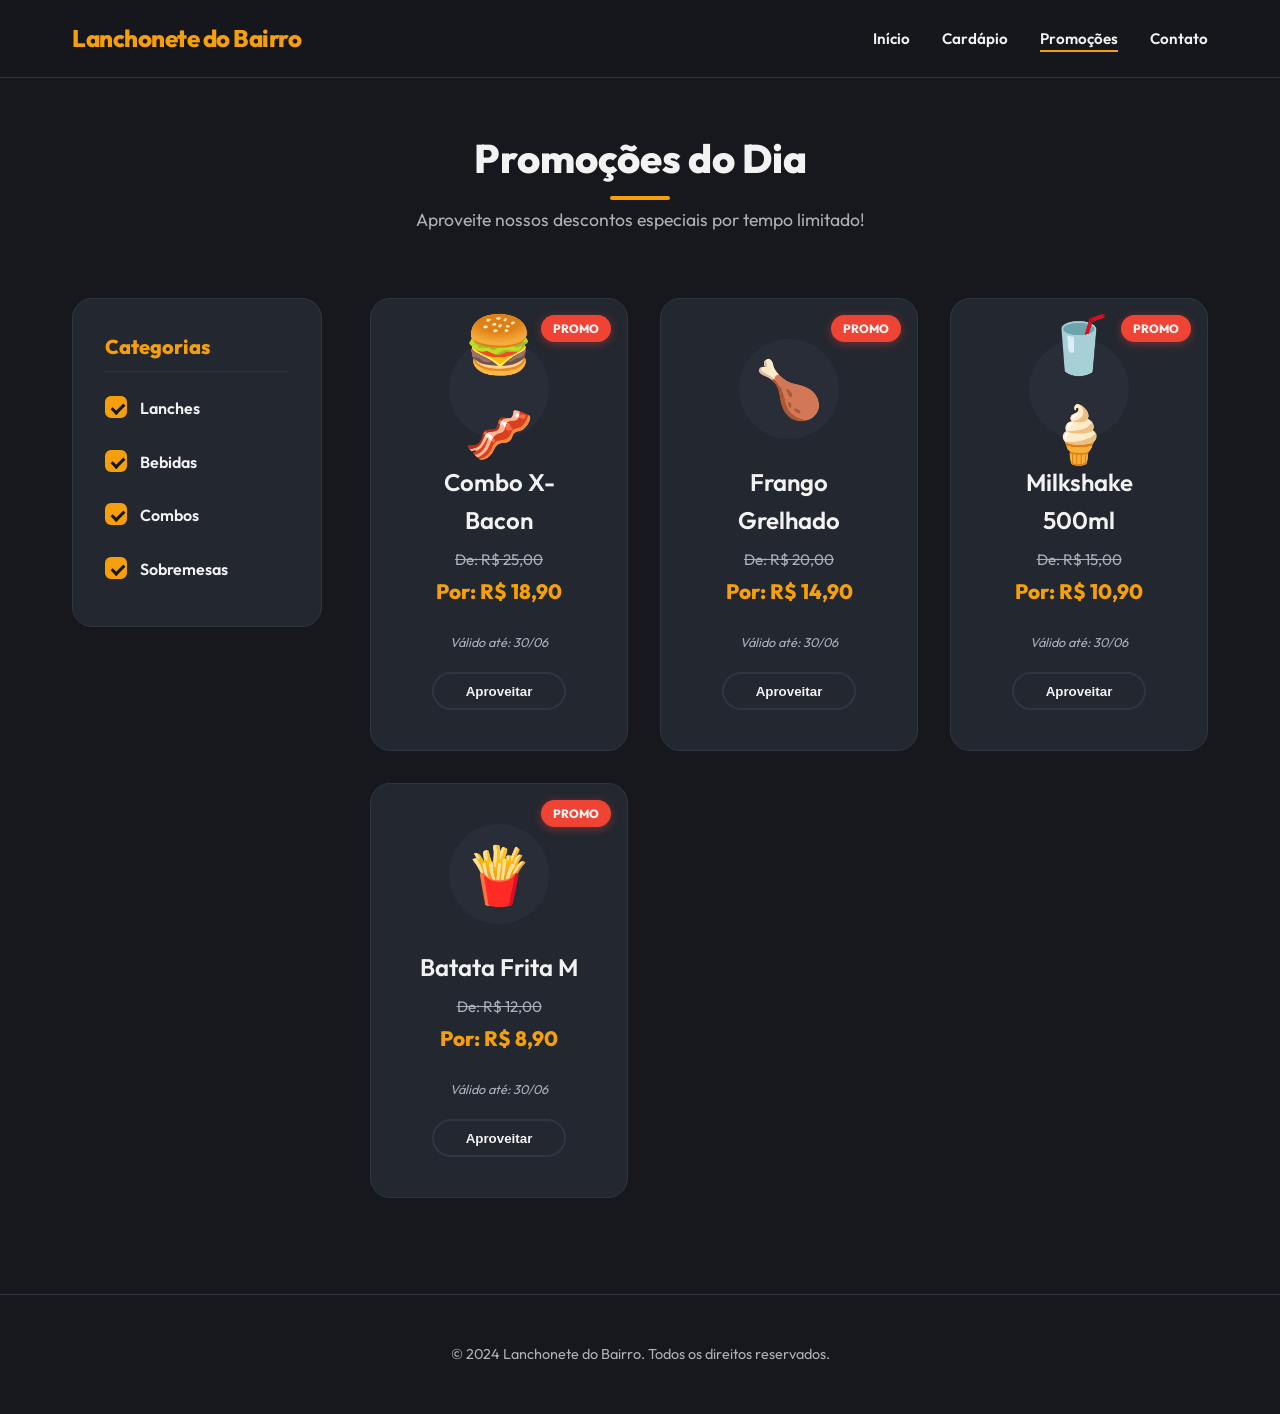
==== promocoes.html @ d9a659b0 "feat: adiciona pagina de promocoes e estilos correspondentes" ====
<!DOCTYPE html>
<html lang="pt-BR">
<head>
    <meta charset="UTF-8">
    <meta name="viewport" content="width=device-width, initial-scale=1.0">
    <title>Promoções - Lanchonete do Bairro</title>
    <link rel="stylesheet" href="style.css">
    <link href="https://fonts.googleapis.com/css2?family=Outfit:wght@300;400;600;800&display=swap" rel="stylesheet">
</head>
<body>
    <header>
        <nav class="navbar">
            <div class="logo">Lanchonete do Bairro</div>
            <ul class="nav-links">
                <li><a href="index.html">Início</a></li>
                <li><a href="index.html#cardapio">Cardápio</a></li>
                <li><a href="promocoes.html" class="active">Promoções</a></li>
                <li><a href="index.html#contato">Contato</a></li>
            </ul>
        </nav>
    </header>

    <main class="promocoes-container">
        <div class="section-header" style="margin-top: 3rem;">
            <h2>Promoções do Dia</h2>
            <p>Aproveite nossos descontos especiais por tempo limitado!</p>
        </div>

        <div class="promocoes-layout">
            <!-- Sidebar de Categorias -->
            <aside class="categorias-sidebar">
                <h3>Categorias</h3>
                <form id="categorias-form">
                    <label class="checkbox-container">
                        <input type="checkbox" id="cat-lanches" checked>
                        <span class="checkmark"></span>
                        Lanches
                    </label>
                    <label class="checkbox-container">
                        <input type="checkbox" id="cat-bebidas" checked>
                        <span class="checkmark"></span>
                        Bebidas
                    </label>
                    <label class="checkbox-container">
                        <input type="checkbox" id="cat-combos" checked>
                        <span class="checkmark"></span>
                        Combos
                    </label>
                    <label class="checkbox-container">
                        <input type="checkbox" id="cat-sobremesas" checked>
                        <span class="checkmark"></span>
                        Sobremesas
                    </label>
                </form>
            </aside>

            <!-- Grid de Promoções -->
            <section class="promocoes-grid">
                <div class="cardapio-item promocao-item">
                    <div class="tag-promocao">PROMO</div>
                    <div class="item-img-placeholder">🍔🥓</div>
                    <h3>Combo X-Bacon</h3>
                    <p class="price-original">De: R$ 25,00</p>
                    <p class="price">Por: R$ 18,90</p>
                    <p class="valido">Válido até: 30/06</p>
                    <button class="btn-order">Aproveitar</button>
                </div>

                <div class="cardapio-item promocao-item">
                    <div class="tag-promocao">PROMO</div>
                    <div class="item-img-placeholder">🍗</div>
                    <h3>Frango Grelhado</h3>
                    <p class="price-original">De: R$ 20,00</p>
                    <p class="price">Por: R$ 14,90</p>
                    <p class="valido">Válido até: 30/06</p>
                    <button class="btn-order">Aproveitar</button>
                </div>

                <div class="cardapio-item promocao-item">
                    <div class="tag-promocao">PROMO</div>
                    <div class="item-img-placeholder">🥤🍦</div>
                    <h3>Milkshake 500ml</h3>
                    <p class="price-original">De: R$ 15,00</p>
                    <p class="price">Por: R$ 10,90</p>
                    <p class="valido">Válido até: 30/06</p>
                    <button class="btn-order">Aproveitar</button>
                </div>

                <div class="cardapio-item promocao-item">
                    <div class="tag-promocao">PROMO</div>
                    <div class="item-img-placeholder">🍟</div>
                    <h3>Batata Frita M</h3>
                    <p class="price-original">De: R$ 12,00</p>
                    <p class="price">Por: R$ 8,90</p>
                    <p class="valido">Válido até: 30/06</p>
                    <button class="btn-order">Aproveitar</button>
                </div>
            </section>
        </div>
    </main>

    <footer>
        <p>&copy; 2024 Lanchonete do Bairro. Todos os direitos reservados.</p>
    </footer>

    <script src="cardapio.js"></script>
</body>
</html>
---- style.css ----
:root {
    --primary-color: hsl(38, 92%, 50%); /* Amber/Orange */
    --primary-hover: hsl(38, 92%, 40%);
    --bg-dark: hsl(220, 15%, 10%);      /* Charcoal */
    --bg-light: hsl(220, 15%, 16%);     /* Lighter Charcoal */
    --text-white: hsl(0, 0%, 95%);
    --text-muted: hsl(220, 10%, 70%);
    --border-color: hsl(220, 15%, 22%);
    --accent-red: hsl(5, 85%, 57%);
    --transition: all 0.3s cubic-bezier(0.4, 0, 0.2, 1);
}

* {
    margin: 0;
    padding: 0;
    box-sizing: border-box;
}

body {
    font-family: 'Outfit', sans-serif;
    background-color: var(--bg-dark);
    color: var(--text-white);
    line-height: 1.6;
}

/* Header & Navbar */
header {
    background-color: hsla(220, 15%, 10%, 0.85);
    backdrop-filter: blur(10px);
    position: sticky;
    top: 0;
    z-index: 1000;
    border-bottom: 1px solid var(--border-color);
}

.navbar {
    display: flex;
    justify-content: space-between;
    align-items: center;
    max-width: 1200px;
    margin: 0 auto;
    padding: 1.2rem 2rem;
}

.logo {
    font-size: 1.5rem;
    font-weight: 800;
    color: var(--primary-color);
    letter-spacing: -0.5px;
}

.nav-links {
    display: flex;
    list-style: none;
    gap: 2rem;
}

.nav-links a {
    color: var(--text-white);
    text-decoration: none;
    font-weight: 600;
    font-size: 0.95rem;
    transition: var(--transition);
    position: relative;
    padding: 0.25rem 0;
}

.nav-links a::after {
    content: '';
    position: absolute;
    bottom: 0;
    left: 0;
    width: 0;
    height: 2px;
    background-color: var(--primary-color);
    transition: var(--transition);
}

.nav-links a:hover::after,
.nav-links a.active::after {
    width: 100%;
}

.nav-links a:hover {
    color: var(--primary-color);
}

/* Hero Section */
.hero-section {
    background: linear-gradient(135deg, hsla(220, 15%, 10%, 0.9), hsla(220, 15%, 16%, 0.7)),
                url('https://images.unsplash.com/photo-1550547660-d9450f859349?q=80&w=1965&auto=format&fit=crop') no-repeat center center/cover;
    min-height: 70vh;
    display: flex;
    align-items: center;
    justify-content: center;
    text-align: center;
    padding: 4rem 2rem;
    border-bottom: 1px solid var(--border-color);
}

.hero-content {
    max-width: 800px;
}

.hero-content h1 {
    font-size: 3.5rem;
    font-weight: 800;
    line-height: 1.2;
    margin-bottom: 1.5rem;
    background: linear-gradient(to right, #ffffff, var(--primary-color));
    -webkit-background-clip: text;
    -webkit-text-fill-color: transparent;
}

.hero-content p {
    font-size: 1.25rem;
    color: var(--text-muted);
    margin-bottom: 2.5rem;
}

.btn-primary {
    display: inline-block;
    background-color: var(--primary-color);
    color: hsl(220, 15%, 10%);
    padding: 0.8rem 2rem;
    border-radius: 50px;
    text-decoration: none;
    font-weight: 600;
    transition: var(--transition);
    box-shadow: 0 4px 15px rgba(245, 158, 11, 0.3);
}

.btn-primary:hover {
    background-color: var(--primary-hover);
    transform: translateY(-2px);
    box-shadow: 0 6px 20px rgba(245, 158, 11, 0.4);
}

/* Cardapio Section */
.cardapio-section {
    padding: 6rem 2rem;
    max-width: 1200px;
    margin: 0 auto;
}

.section-header {
    text-align: center;
    margin-bottom: 4rem;
}

.section-header h2 {
    font-size: 2.5rem;
    font-weight: 800;
    margin-bottom: 1rem;
    position: relative;
    display: inline-block;
}

.section-header h2::after {
    content: '';
    position: absolute;
    width: 60px;
    height: 4px;
    background-color: var(--primary-color);
    bottom: -10px;
    left: 50%;
    transform: translateX(-50%);
    border-radius: 2px;
}

.section-header p {
    color: var(--text-muted);
    font-size: 1.1rem;
}

.cardapio-grid {
    display: grid;
    grid-template-columns: repeat(auto-fit, minmax(300px, 1fr));
    gap: 2.5rem;
}

.cardapio-item {
    background-color: var(--bg-light);
    border: 1px solid var(--border-color);
    border-radius: 20px;
    padding: 2.5rem;
    text-align: center;
    transition: var(--transition);
    position: relative;
    overflow: hidden;
}

.cardapio-item::before {
    content: '';
    position: absolute;
    top: 0;
    left: 0;
    width: 100%;
    height: 4px;
    background-color: var(--primary-color);
    transform: scaleX(0);
    transition: var(--transition);
}

.cardapio-item:hover::before {
    transform: scaleX(1);
}

.cardapio-item:hover {
    transform: translateY(-8px);
    box-shadow: 0 10px 30px rgba(0, 0, 0, 0.3);
    border-color: hsla(38, 92%, 50%, 0.3);
}

.item-img-placeholder {
    font-size: 3.5rem;
    margin-bottom: 1.5rem;
    display: block;
    height: 100px;
    display: flex;
    align-items: center;
    justify-content: center;
    background: hsla(220, 15%, 22%, 0.5);
    border-radius: 50%;
    width: 100px;
    margin: 0 auto 1.5rem auto;
}

.cardapio-item h3 {
    font-size: 1.5rem;
    font-weight: 600;
    margin-bottom: 0.5rem;
}

.cardapio-item .price {
    font-size: 1.3rem;
    color: var(--primary-color);
    font-weight: 800;
    margin-bottom: 1.5rem;
}

.btn-order {
    background: transparent;
    border: 2px solid var(--border-color);
    color: var(--text-white);
    padding: 0.6rem 2rem;
    border-radius: 50px;
    cursor: pointer;
    font-weight: 600;
    transition: var(--transition);
}

.cardapio-item:hover .btn-order {
    background-color: var(--primary-color);
    border-color: var(--primary-color);
    color: hsl(220, 15%, 10%);
}

.btn-order:hover {
    transform: scale(1.05);
}

/* Footer */
footer {
    background-color: var(--bg-dark);
    text-align: center;
    padding: 3rem 2rem;
    border-top: 1px solid var(--border-color);
    color: var(--text-muted);
    font-size: 0.9rem;
}

/* Responsive */
@media (max-width: 768px) {
    .navbar {
        flex-direction: column;
        gap: 1rem;
    }
    .hero-content h1 {
        font-size: 2.5rem;
    }
}

/* Estilos adicionais para Promoções (promocoes.html) */
.promocoes-container {
    max-width: 1200px;
    margin: 0 auto;
    padding: 0 2rem 6rem 2rem;
}

.promocoes-layout {
    display: flex;
    gap: 3rem;
    margin-top: 2rem;
}

.categorias-sidebar {
    flex: 0 0 250px;
    background-color: var(--bg-light);
    border: 1px solid var(--border-color);
    padding: 2rem;
    border-radius: 20px;
    height: fit-content;
}

.categorias-sidebar h3 {
    font-size: 1.25rem;
    margin-bottom: 1.5rem;
    font-weight: 800;
    color: var(--primary-color);
    border-bottom: 1px solid var(--border-color);
    padding-bottom: 0.5rem;
}

#categorias-form {
    display: flex;
    flex-direction: column;
    gap: 1rem;
}

/* Custom Checkbox */
.checkbox-container {
    display: block;
    position: relative;
    padding-left: 35px;
    margin-bottom: 12px;
    cursor: pointer;
    font-size: 1rem;
    font-weight: 600;
    user-select: none;
    transition: var(--transition);
}

.checkbox-container input {
    position: absolute;
    opacity: 0;
    cursor: pointer;
    height: 0;
    width: 0;
}

.checkmark {
    position: absolute;
    top: 0;
    left: 0;
    height: 22px;
    width: 22px;
    background-color: hsla(220, 15%, 22%, 0.5);
    border: 2px solid var(--border-color);
    border-radius: 6px;
    transition: var(--transition);
}

.checkbox-container:hover input ~ .checkmark {
    border-color: var(--primary-color);
}

.checkbox-container input:checked ~ .checkmark {
    background-color: var(--primary-color);
    border-color: var(--primary-color);
}

.checkmark:after {
    content: "";
    position: absolute;
    display: none;
}

.checkbox-container input:checked ~ .checkmark:after {
    display: block;
}

.checkbox-container .checkmark:after {
    left: 7px;
    top: 3px;
    width: 5px;
    height: 10px;
    border: solid hsl(220, 15%, 10%);
    border-width: 0 3px 3px 0;
    transform: rotate(45deg);
}

.promocoes-grid {
    flex: 1;
    display: grid;
    grid-template-columns: repeat(auto-fit, minmax(250px, 1fr));
    gap: 2rem;
}

.promocao-item {
    position: relative;
}

.tag-promocao {
    position: absolute;
    top: 1rem;
    right: 1rem;
    background-color: var(--accent-red);
    color: var(--text-white);
    padding: 0.25rem 0.75rem;
    font-size: 0.75rem;
    font-weight: 800;
    border-radius: 50px;
    box-shadow: 0 2px 10px rgba(239, 68, 68, 0.4);
}

.price-original {
    text-decoration: line-through;
    color: var(--text-muted);
    font-size: 0.95rem;
    margin-bottom: 0.2rem;
}

.valido {
    font-size: 0.8rem;
    color: var(--text-muted);
    margin-bottom: 1.2rem;
    font-style: italic;
}

@media (max-width: 992px) {
    .promocoes-layout {
        flex-direction: column;
    }
    .categorias-sidebar {
        flex: 1;
        width: 100%;
    }
}
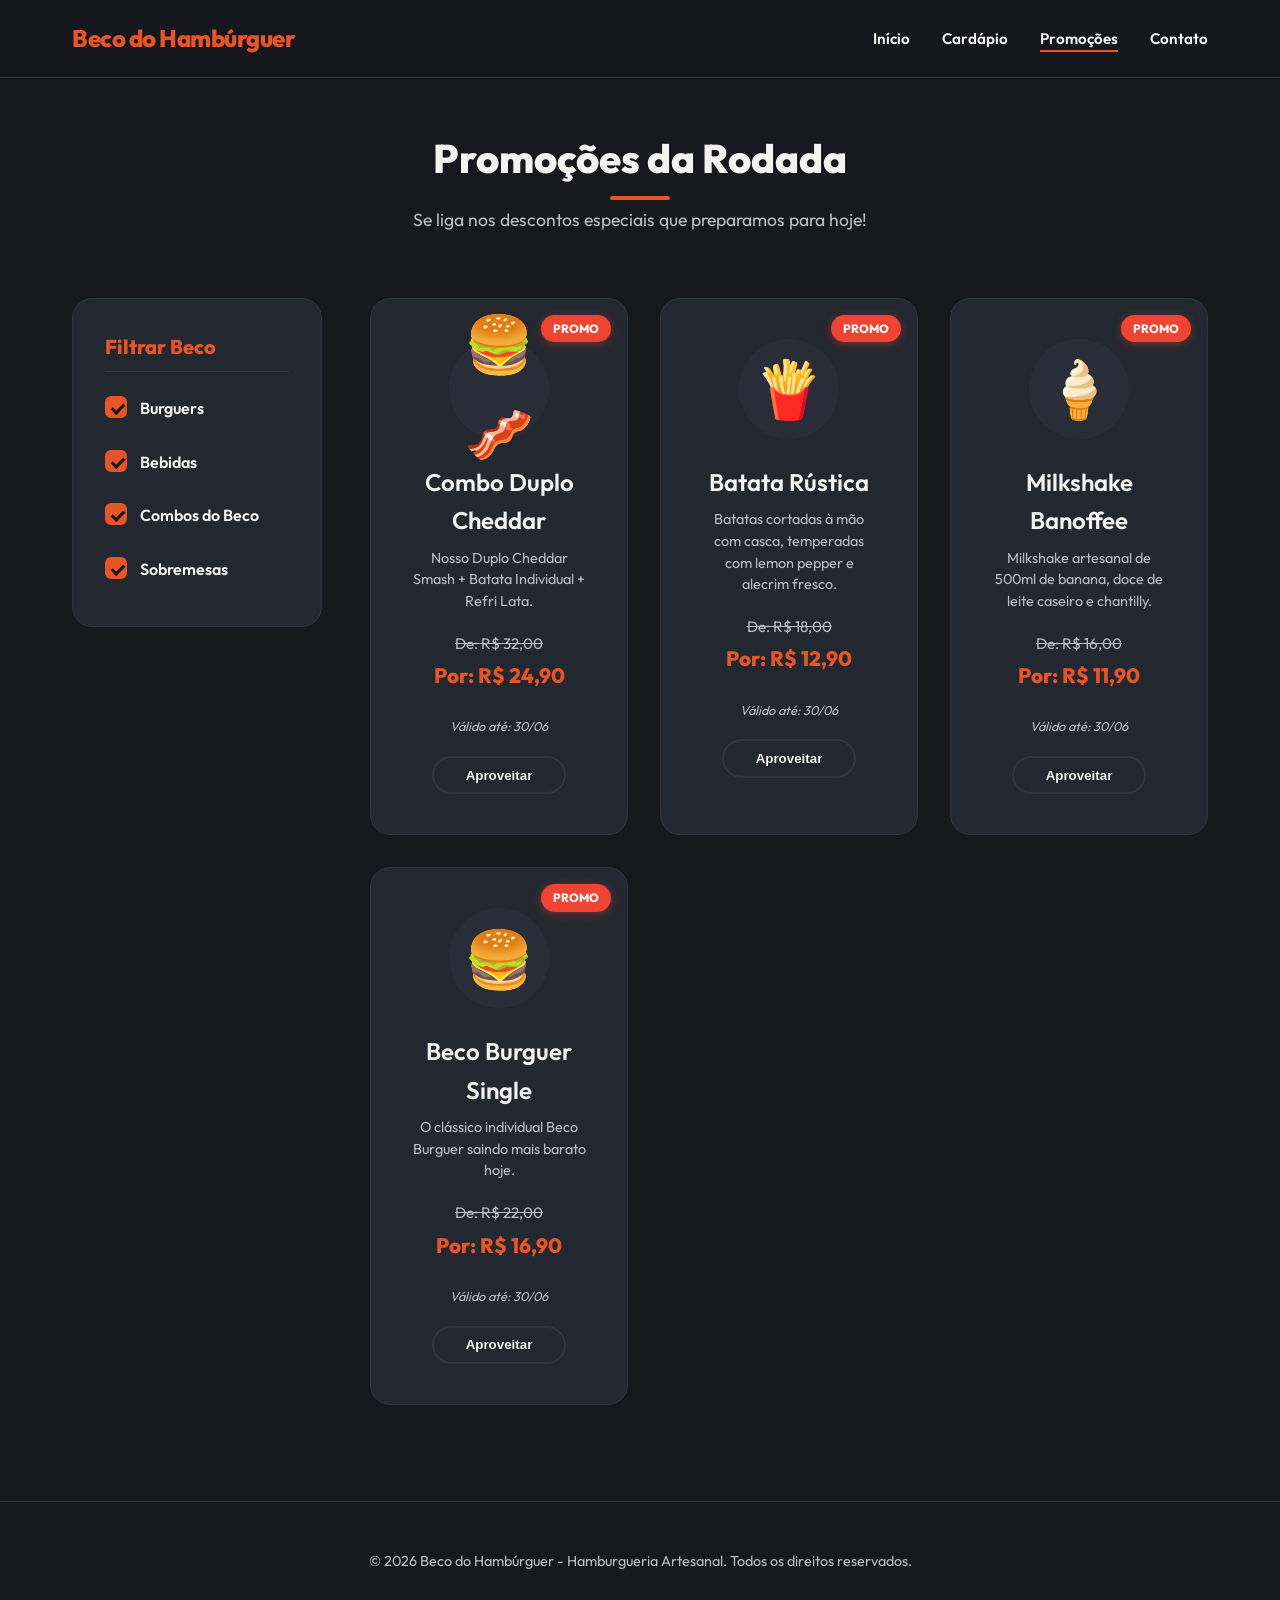
==== commit 0e25f1c0: "refactor: inova identidade visual para Beco do Hamburguer" ====
--- a/promocoes.html
+++ b/promocoes.html
@@ -3,14 +3,14 @@
 <head>
     <meta charset="UTF-8">
     <meta name="viewport" content="width=device-width, initial-scale=1.0">
-    <title>Promoções - Lanchonete do Bairro</title>
+    <title>Promoções - Beco do Hambúrguer</title>
     <link rel="stylesheet" href="style.css">
     <link href="https://fonts.googleapis.com/css2?family=Outfit:wght@300;400;600;800&display=swap" rel="stylesheet">
 </head>
 <body>
     <header>
         <nav class="navbar">
-            <div class="logo">Lanchonete do Bairro</div>
+            <div class="logo">Beco do Hambúrguer</div>
             <ul class="nav-links">
                 <li><a href="index.html">Início</a></li>
                 <li><a href="index.html#cardapio">Cardápio</a></li>
@@ -22,19 +22,19 @@
 
     <main class="promocoes-container">
         <div class="section-header" style="margin-top: 3rem;">
-            <h2>Promoções do Dia</h2>
-            <p>Aproveite nossos descontos especiais por tempo limitado!</p>
+            <h2>Promoções da Rodada</h2>
+            <p>Se liga nos descontos especiais que preparamos para hoje!</p>
         </div>
 
         <div class="promocoes-layout">
             <!-- Sidebar de Categorias -->
             <aside class="categorias-sidebar">
-                <h3>Categorias</h3>
+                <h3>Filtrar Beco</h3>
                 <form id="categorias-form">
                     <label class="checkbox-container">
                         <input type="checkbox" id="cat-lanches" checked>
                         <span class="checkmark"></span>
-                        Lanches
+                        Burguers
                     </label>
                     <label class="checkbox-container">
                         <input type="checkbox" id="cat-bebidas" checked>
@@ -44,7 +44,7 @@
                     <label class="checkbox-container">
                         <input type="checkbox" id="cat-combos" checked>
                         <span class="checkmark"></span>
-                        Combos
+                        Combos do Beco
                     </label>
                     <label class="checkbox-container">
                         <input type="checkbox" id="cat-sobremesas" checked>
@@ -59,29 +59,10 @@
                 <div class="cardapio-item promocao-item">
                     <div class="tag-promocao">PROMO</div>
                     <div class="item-img-placeholder">🍔🥓</div>
-                    <h3>Combo X-Bacon</h3>
-                    <p class="price-original">De: R$ 25,00</p>
-                    <p class="price">Por: R$ 18,90</p>
-                    <p class="valido">Válido até: 30/06</p>
-                    <button class="btn-order">Aproveitar</button>
-                </div>
-
-                <div class="cardapio-item promocao-item">
-                    <div class="tag-promocao">PROMO</div>
-                    <div class="item-img-placeholder">🍗</div>
-                    <h3>Frango Grelhado</h3>
-                    <p class="price-original">De: R$ 20,00</p>
-                    <p class="price">Por: R$ 14,90</p>
-                    <p class="valido">Válido até: 30/06</p>
-                    <button class="btn-order">Aproveitar</button>
-                </div>
-
-                <div class="cardapio-item promocao-item">
-                    <div class="tag-promocao">PROMO</div>
-                    <div class="item-img-placeholder">🥤🍦</div>
-                    <h3>Milkshake 500ml</h3>
-                    <p class="price-original">De: R$ 15,00</p>
-                    <p class="price">Por: R$ 10,90</p>
+                    <h3>Combo Duplo Cheddar</h3>
+                    <p class="description">Nosso Duplo Cheddar Smash + Batata Individual + Refri Lata.</p>
+                    <p class="price-original">De: R$ 32,00</p>
+                    <p class="price">Por: R$ 24,90</p>
                     <p class="valido">Válido até: 30/06</p>
                     <button class="btn-order">Aproveitar</button>
                 </div>
@@ -89,9 +70,32 @@
                 <div class="cardapio-item promocao-item">
                     <div class="tag-promocao">PROMO</div>
                     <div class="item-img-placeholder">🍟</div>
-                    <h3>Batata Frita M</h3>
-                    <p class="price-original">De: R$ 12,00</p>
-                    <p class="price">Por: R$ 8,90</p>
+                    <h3>Batata Rústica</h3>
+                    <p class="description">Batatas cortadas à mão com casca, temperadas com lemon pepper e alecrim fresco.</p>
+                    <p class="price-original">De: R$ 18,00</p>
+                    <p class="price">Por: R$ 12,90</p>
+                    <p class="valido">Válido até: 30/06</p>
+                    <button class="btn-order">Aproveitar</button>
+                </div>
+
+                <div class="cardapio-item promocao-item">
+                    <div class="tag-promocao">PROMO</div>
+                    <div class="item-img-placeholder">🍦</div>
+                    <h3>Milkshake Banoffee</h3>
+                    <p class="description">Milkshake artesanal de 500ml de banana, doce de leite caseiro e chantilly.</p>
+                    <p class="price-original">De: R$ 16,00</p>
+                    <p class="price">Por: R$ 11,90</p>
+                    <p class="valido">Válido até: 30/06</p>
+                    <button class="btn-order">Aproveitar</button>
+                </div>
+
+                <div class="cardapio-item promocao-item">
+                    <div class="tag-promocao">PROMO</div>
+                    <div class="item-img-placeholder">🍔</div>
+                    <h3>Beco Burguer Single</h3>
+                    <p class="description">O clássico individual Beco Burguer saindo mais barato hoje.</p>
+                    <p class="price-original">De: R$ 22,00</p>
+                    <p class="price">Por: R$ 16,90</p>
                     <p class="valido">Válido até: 30/06</p>
                     <button class="btn-order">Aproveitar</button>
                 </div>
@@ -100,7 +104,7 @@
     </main>
 
     <footer>
-        <p>&copy; 2024 Lanchonete do Bairro. Todos os direitos reservados.</p>
+        <p>&copy; 2026 Beco do Hambúrguer - Hamburgueria Artesanal. Todos os direitos reservados.</p>
     </footer>
 
     <script src="cardapio.js"></script>
--- a/style.css
+++ b/style.css
@@ -1,12 +1,13 @@
 :root {
-    --primary-color: hsl(38, 92%, 50%); /* Amber/Orange */
-    --primary-hover: hsl(38, 92%, 40%);
-    --bg-dark: hsl(220, 15%, 10%);      /* Charcoal */
-    --bg-light: hsl(220, 15%, 16%);     /* Lighter Charcoal */
-    --text-white: hsl(0, 0%, 95%);
-    --text-muted: hsl(220, 10%, 70%);
+    --primary-color: hsl(14, 80%, 53%); /* Terracota / Laranja Hamburgueria */
+    --primary-hover: hsl(14, 80%, 43%);
+    --bg-dark: hsl(220, 15%, 10%);      /* Carvão */
+    --bg-light: hsl(220, 15%, 16%);     /* Carvão Leve */
+    --text-white: hsl(40, 20%, 95%);    /* Off-white */
+    --text-muted: hsl(220, 10%, 75%);
     --border-color: hsl(220, 15%, 22%);
     --accent-red: hsl(5, 85%, 57%);
+    --accent-yellow: hsl(43, 90%, 55%); /* Mostarda */
     --transition: all 0.3s cubic-bezier(0.4, 0, 0.2, 1);
 }
 
@@ -427,3 +428,13 @@
         width: 100%;
     }
 }
+
+.cardapio-item .description {
+    font-size: 0.9rem;
+    color: var(--text-muted);
+    margin-top: 0.5rem;
+    margin-bottom: 1.2rem;
+    min-height: 55px;
+    display: block;
+    line-height: 1.5;
+}
